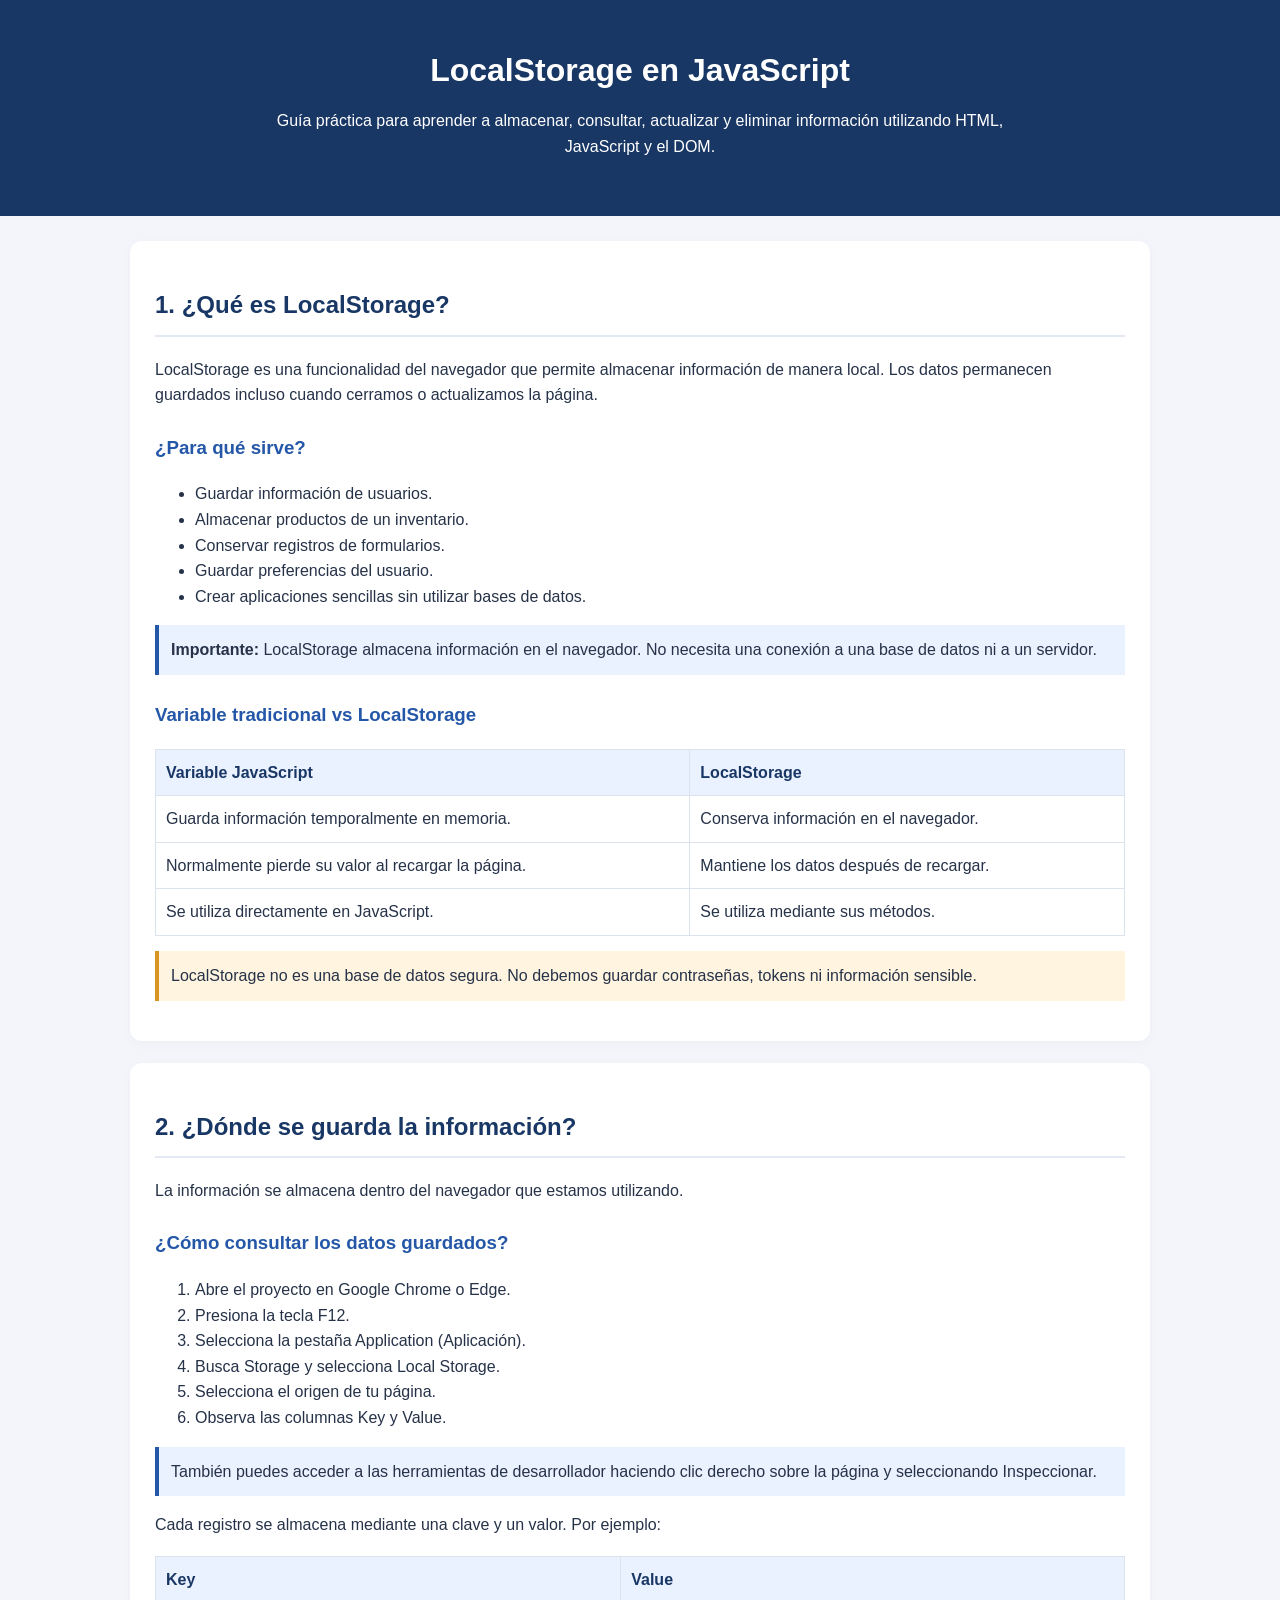
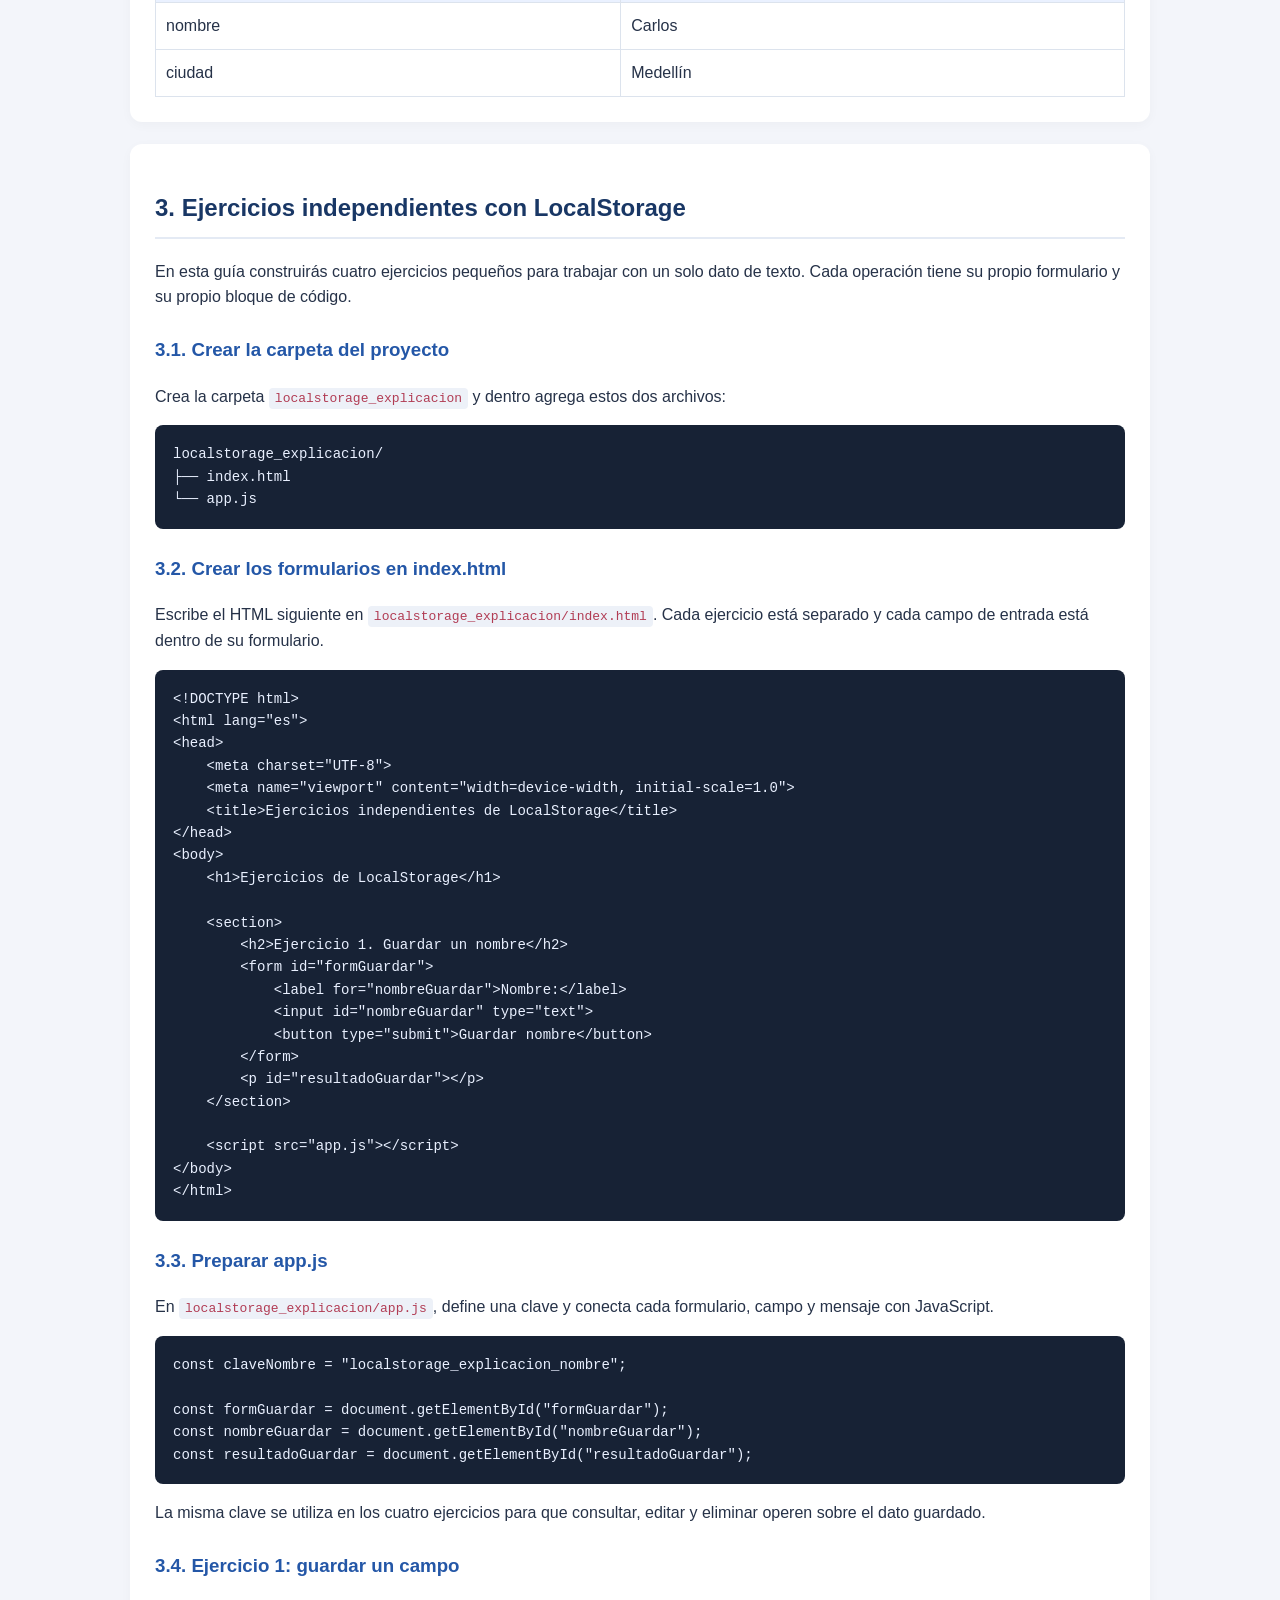
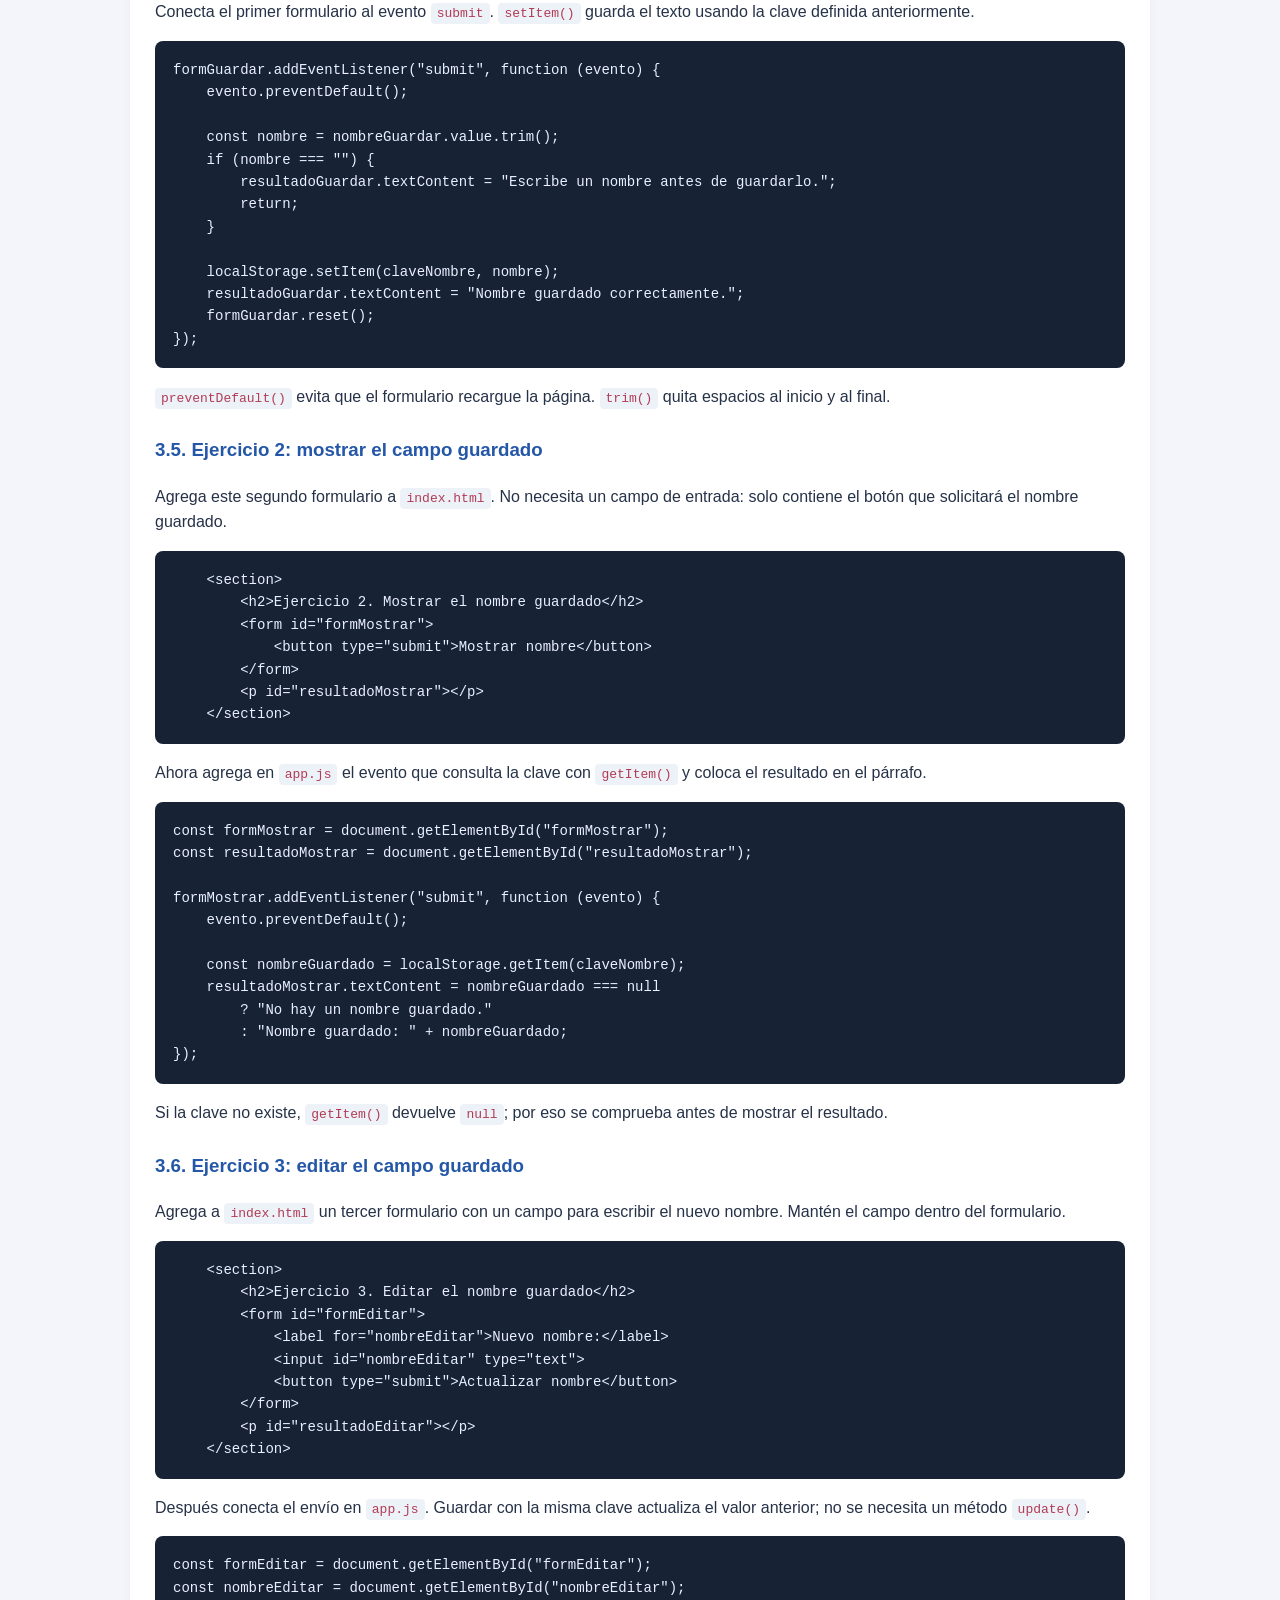
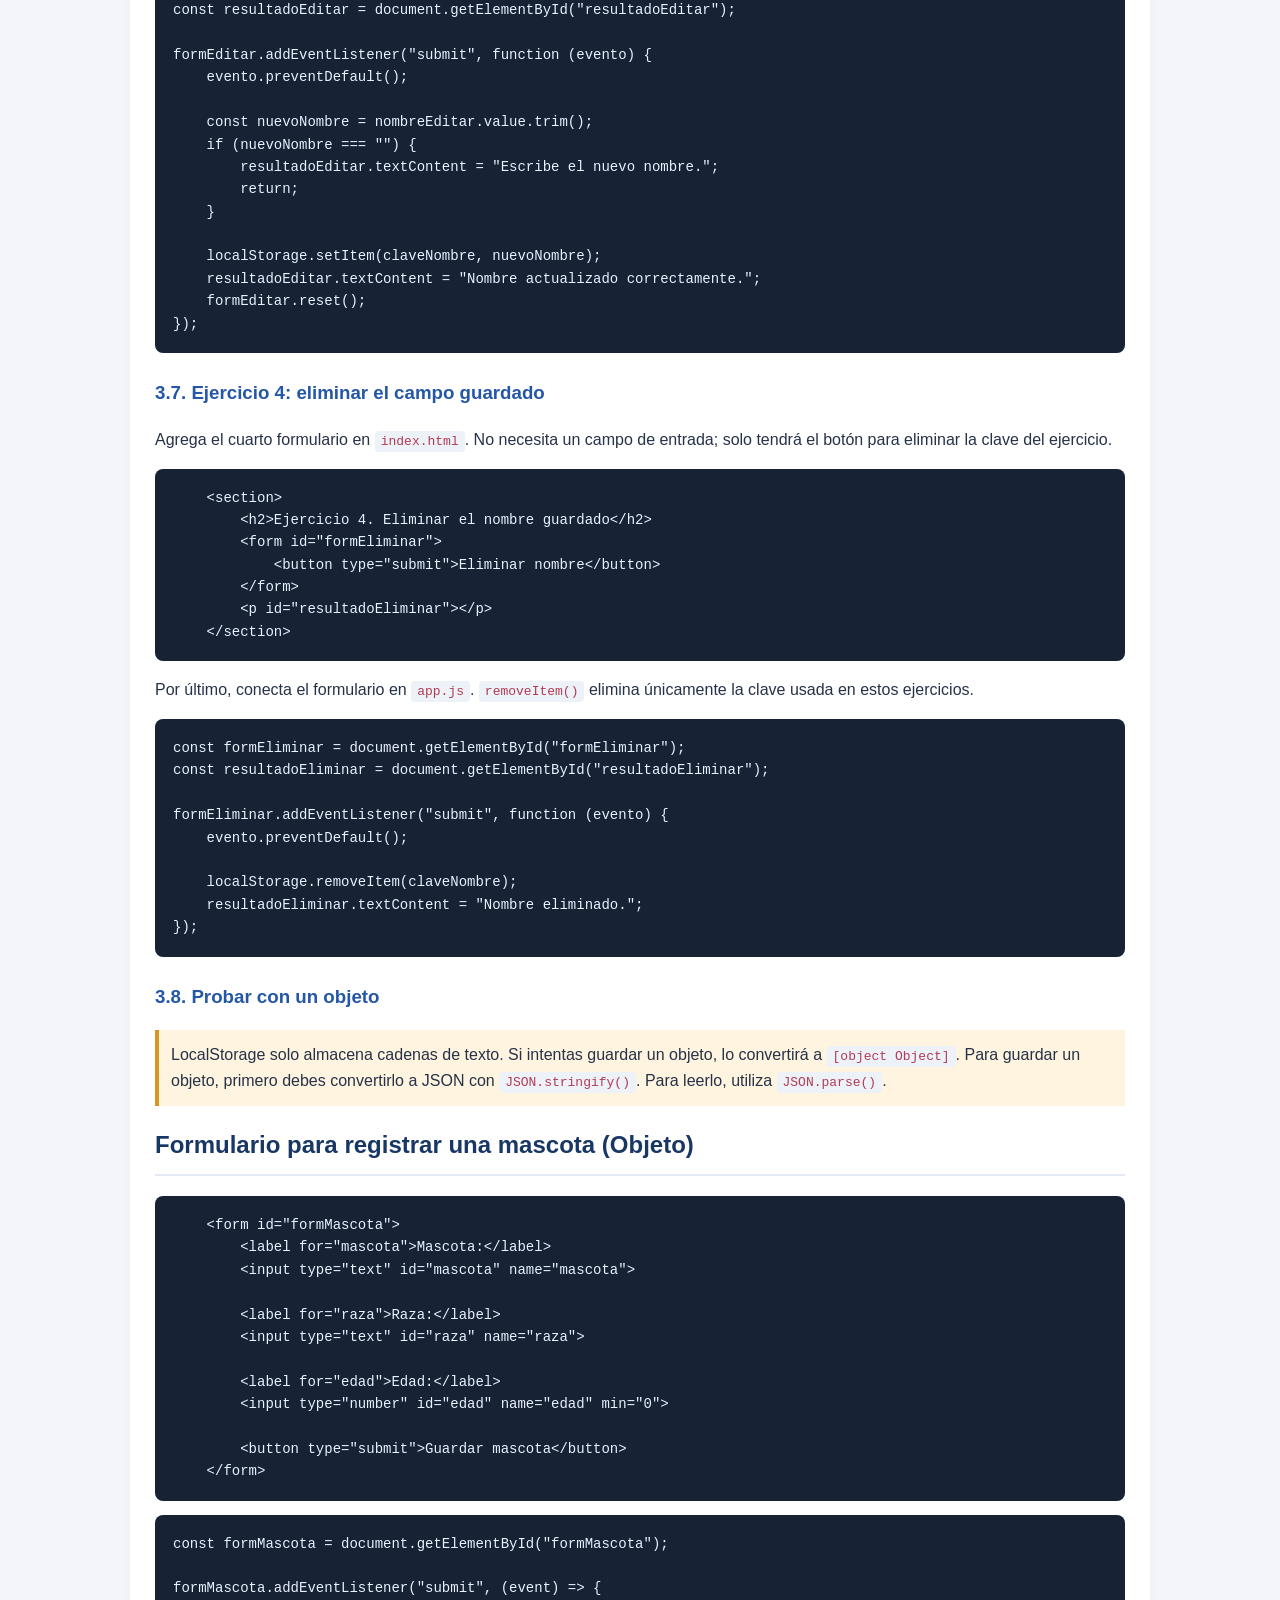
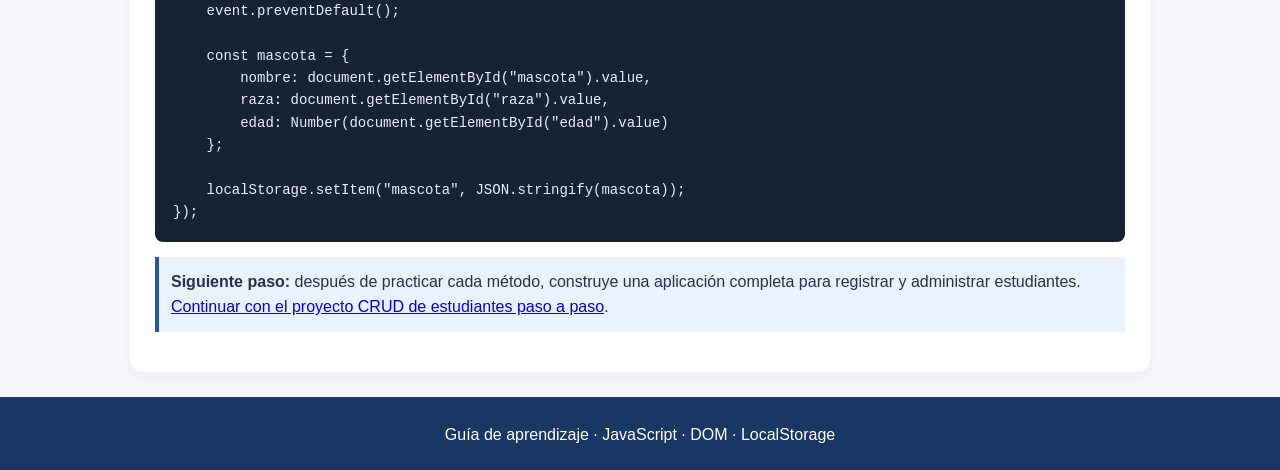
==== index.html @ 36ee71f7 "Publica guia y ejercicios de LocalStorage Co-authored-by: Copilot <223556219+Copilot@users.noreply.g" ====
<!DOCTYPE html>
<html lang="es">
<head>
    <meta charset="UTF-8">
    <meta name="viewport" content="width=device-width, initial-scale=1.0">
    <title>Guía de LocalStorage en JavaScript</title>
    <link rel="stylesheet" href="css/style.css">
</head>

<body>
<header>
    <h1>LocalStorage en JavaScript</h1>
    <p>
        Guía práctica para aprender a almacenar, consultar,
        actualizar y eliminar información utilizando HTML,
        JavaScript y el DOM.
    </p>
</header>


<main>

<section id="introduccion">

    <h2>1. ¿Qué es LocalStorage?</h2>

    <p>
        LocalStorage es una funcionalidad del navegador que
        permite almacenar información de manera local.
        Los datos permanecen guardados incluso cuando
        cerramos o actualizamos la página.
    </p>

    <h3>¿Para qué sirve?</h3>

    <ul>
        <li>Guardar información de usuarios.</li>
        <li>Almacenar productos de un inventario.</li>
        <li>Conservar registros de formularios.</li>
        <li>Guardar preferencias del usuario.</li>
        <li>Crear aplicaciones sencillas sin utilizar bases de datos.</li>
    </ul>

    <div class="nota">
        <strong>Importante:</strong>
        LocalStorage almacena información en el navegador.
        No necesita una conexión a una base de datos ni a un servidor.
    </div>

    <h3>Variable tradicional vs LocalStorage</h3>

    <table>
        <tr>
            <th>Variable JavaScript</th>
            <th>LocalStorage</th>
        </tr>
        <tr>
            <td>Guarda información temporalmente en memoria.</td>
            <td>Conserva información en el navegador.</td>
        </tr>
        <tr>
            <td>Normalmente pierde su valor al recargar la página.</td>
            <td>Mantiene los datos después de recargar.</td>
        </tr>
        <tr>
            <td>Se utiliza directamente en JavaScript.</td>
            <td>Se utiliza mediante sus métodos.</td>
        </tr>
    </table>

    <div class="alerta">
        LocalStorage no es una base de datos segura.
        No debemos guardar contraseñas, tokens ni información sensible.
    </div>

</section>

<section id="ubicacion">

    <h2>2. ¿Dónde se guarda la información?</h2>

    <p>
        La información se almacena dentro del navegador
        que estamos utilizando.
    </p>

    <h3>¿Cómo consultar los datos guardados?</h3>

    <ol>
        <li>Abre el proyecto en Google Chrome o Edge.</li>
        <li>Presiona la tecla F12.</li>
        <li>Selecciona la pestaña Application (Aplicación).</li>
        <li>Busca Storage y selecciona Local Storage.</li>
        <li>Selecciona el origen de tu página.</li>
        <li>Observa las columnas Key y Value.</li>
    </ol>

    <div class="nota">
        También puedes acceder a las herramientas de desarrollador
        haciendo clic derecho sobre la página y seleccionando
        Inspeccionar.
    </div>

    <p>
        Cada registro se almacena mediante una clave y un valor.
        Por ejemplo:
    </p>

    <table>
        <tr>
            <th>Key</th>
            <th>Value</th>
        </tr>
        <tr>
            <td>nombre</td>
            <td>Carlos</td>
        </tr>
        <tr>
            <td>ciudad</td>
            <td>Medellín</td>
        </tr>
    </table>

</section>


<section id="metodos">
    <h2>3. Ejercicios independientes con LocalStorage</h2>
    <p>En esta guía construirás cuatro ejercicios pequeños para trabajar con un solo dato de texto. Cada operación tiene su propio formulario y su propio bloque de código.</p>

    <h3>3.1. Crear la carpeta del proyecto</h3>
    <p>Crea la carpeta <code>localstorage_explicacion</code> y dentro agrega estos dos archivos:</p>
    <pre><code>localstorage_explicacion/
├── index.html
└── app.js</code></pre>

    <h3>3.2. Crear los formularios en index.html</h3>
    <p>Escribe el HTML siguiente en <code>localstorage_explicacion/index.html</code>. Cada ejercicio está separado y cada campo de entrada está dentro de su formulario.</p>
    <pre><code>&lt;!DOCTYPE html&gt;
&lt;html lang="es"&gt;
&lt;head&gt;
    &lt;meta charset="UTF-8"&gt;
    &lt;meta name="viewport" content="width=device-width, initial-scale=1.0"&gt;
    &lt;title&gt;Ejercicios independientes de LocalStorage&lt;/title&gt;
&lt;/head&gt;
&lt;body&gt;
    &lt;h1&gt;Ejercicios de LocalStorage&lt;/h1&gt;

    &lt;section&gt;
        &lt;h2&gt;Ejercicio 1. Guardar un nombre&lt;/h2&gt;
        &lt;form id="formGuardar"&gt;
            &lt;label for="nombreGuardar"&gt;Nombre:&lt;/label&gt;
            &lt;input id="nombreGuardar" type="text"&gt;
            &lt;button type="submit"&gt;Guardar nombre&lt;/button&gt;
        &lt;/form&gt;
        &lt;p id="resultadoGuardar"&gt;&lt;/p&gt;
    &lt;/section&gt;

    &lt;script src="app.js"&gt;&lt;/script&gt;
&lt;/body&gt;
&lt;/html&gt;</code></pre>

    <h3>3.3. Preparar app.js</h3>
    <p>En <code>localstorage_explicacion/app.js</code>, define una clave y conecta cada formulario, campo y mensaje con JavaScript.</p>
    <pre><code>const claveNombre = "localstorage_explicacion_nombre";

const formGuardar = document.getElementById("formGuardar");
const nombreGuardar = document.getElementById("nombreGuardar");
const resultadoGuardar = document.getElementById("resultadoGuardar");</code></pre>
    <p>La misma clave se utiliza en los cuatro ejercicios para que consultar, editar y eliminar operen sobre el dato guardado.</p>

    <h3>3.4. Ejercicio 1: guardar un campo</h3>
    <p>Conecta el primer formulario al evento <code>submit</code>. <code>setItem()</code> guarda el texto usando la clave definida anteriormente.</p>
    <pre><code>formGuardar.addEventListener("submit", function (evento) {
    evento.preventDefault();

    const nombre = nombreGuardar.value.trim();
    if (nombre === "") {
        resultadoGuardar.textContent = "Escribe un nombre antes de guardarlo.";
        return;
    }

    localStorage.setItem(claveNombre, nombre);
    resultadoGuardar.textContent = "Nombre guardado correctamente.";
    formGuardar.reset();
});</code></pre>
    <p><code>preventDefault()</code> evita que el formulario recargue la página. <code>trim()</code> quita espacios al inicio y al final.</p>

    <h3>3.5. Ejercicio 2: mostrar el campo guardado</h3>
    <p>Agrega este segundo formulario a <code>index.html</code>. No necesita un campo de entrada: solo contiene el botón que solicitará el nombre guardado.</p>
    <pre><code>    &lt;section&gt;
        &lt;h2&gt;Ejercicio 2. Mostrar el nombre guardado&lt;/h2&gt;
        &lt;form id="formMostrar"&gt;
            &lt;button type="submit"&gt;Mostrar nombre&lt;/button&gt;
        &lt;/form&gt;
        &lt;p id="resultadoMostrar"&gt;&lt;/p&gt;
    &lt;/section&gt;</code></pre>

    <p>Ahora agrega en <code>app.js</code> el evento que consulta la clave con <code>getItem()</code> y coloca el resultado en el párrafo.</p>
    <pre><code>const formMostrar = document.getElementById("formMostrar");
const resultadoMostrar = document.getElementById("resultadoMostrar");

formMostrar.addEventListener("submit", function (evento) {
    evento.preventDefault();

    const nombreGuardado = localStorage.getItem(claveNombre);
    resultadoMostrar.textContent = nombreGuardado === null
        ? "No hay un nombre guardado."
        : "Nombre guardado: " + nombreGuardado;
});</code></pre>
    <p>Si la clave no existe, <code>getItem()</code> devuelve <code>null</code>; por eso se comprueba antes de mostrar el resultado.</p>

    <h3>3.6. Ejercicio 3: editar el campo guardado</h3>
    <p>Agrega a <code>index.html</code> un tercer formulario con un campo para escribir el nuevo nombre. Mantén el campo dentro del formulario.</p>
    <pre><code>    &lt;section&gt;
        &lt;h2&gt;Ejercicio 3. Editar el nombre guardado&lt;/h2&gt;
        &lt;form id="formEditar"&gt;
            &lt;label for="nombreEditar"&gt;Nuevo nombre:&lt;/label&gt;
            &lt;input id="nombreEditar" type="text"&gt;
            &lt;button type="submit"&gt;Actualizar nombre&lt;/button&gt;
        &lt;/form&gt;
        &lt;p id="resultadoEditar"&gt;&lt;/p&gt;
    &lt;/section&gt;</code></pre>
    <p>Después conecta el envío en <code>app.js</code>. Guardar con la misma clave actualiza el valor anterior; no se necesita un método <code>update()</code>.</p>
    <pre><code>const formEditar = document.getElementById("formEditar");
const nombreEditar = document.getElementById("nombreEditar");
const resultadoEditar = document.getElementById("resultadoEditar");

formEditar.addEventListener("submit", function (evento) {
    evento.preventDefault();

    const nuevoNombre = nombreEditar.value.trim();
    if (nuevoNombre === "") {
        resultadoEditar.textContent = "Escribe el nuevo nombre.";
        return;
    }

    localStorage.setItem(claveNombre, nuevoNombre);
    resultadoEditar.textContent = "Nombre actualizado correctamente.";
    formEditar.reset();
});</code></pre>

    <h3>3.7. Ejercicio 4: eliminar el campo guardado</h3>
    <p>Agrega el cuarto formulario en <code>index.html</code>. No necesita un campo de entrada; solo tendrá el botón para eliminar la clave del ejercicio.</p>
    <pre><code>    &lt;section&gt;
        &lt;h2&gt;Ejercicio 4. Eliminar el nombre guardado&lt;/h2&gt;
        &lt;form id="formEliminar"&gt;
            &lt;button type="submit"&gt;Eliminar nombre&lt;/button&gt;
        &lt;/form&gt;
        &lt;p id="resultadoEliminar"&gt;&lt;/p&gt;
    &lt;/section&gt;</code></pre>
    <p>Por último, conecta el formulario en <code>app.js</code>. <code>removeItem()</code> elimina únicamente la clave usada en estos ejercicios.</p>
    <pre><code>const formEliminar = document.getElementById("formEliminar");
const resultadoEliminar = document.getElementById("resultadoEliminar");

formEliminar.addEventListener("submit", function (evento) {
    evento.preventDefault();

    localStorage.removeItem(claveNombre);
    resultadoEliminar.textContent = "Nombre eliminado.";
});</code></pre>

    <h3>3.8. Probar con un objeto</h3>

    <div class="alerta">
        LocalStorage solo almacena cadenas de texto. Si intentas guardar un objeto, lo convertirá a <code>[object Object]</code>.
        Para guardar un objeto, primero debes convertirlo a JSON con <code>JSON.stringify()</code>. Para leerlo, utiliza <code>JSON.parse()</code>.
    </div>
    <h2>Formulario para registrar una mascota (Objeto)</h2>
    <pre><code>    &lt;form id="formMascota"&gt;
        &lt;label for="mascota"&gt;Mascota:&lt;/label&gt;
        &lt;input type="text" id="mascota" name="mascota"&gt;

        &lt;label for="raza"&gt;Raza:&lt;/label&gt;
        &lt;input type="text" id="raza" name="raza"&gt;

        &lt;label for="edad"&gt;Edad:&lt;/label&gt;
        &lt;input type="number" id="edad" name="edad" min="0"&gt;

        &lt;button type="submit"&gt;Guardar mascota&lt;/button&gt;
    &lt;/form&gt;</code></pre>

    <pre><code>const formMascota = document.getElementById("formMascota");

formMascota.addEventListener("submit", (event) =&gt; {
    event.preventDefault();

    const mascota = {
        nombre: document.getElementById("mascota").value,
        raza: document.getElementById("raza").value,
        edad: Number(document.getElementById("edad").value)
    };

    localStorage.setItem("mascota", JSON.stringify(mascota));
});</code></pre>
        

    <div class="nota">
        <strong>Siguiente paso:</strong>
        después de practicar cada método, construye una aplicación completa para registrar y administrar estudiantes.
        <a href="proyecto.html">Continuar con el proyecto CRUD de estudiantes paso a paso</a>.
    </div>
</section>
</main>

<footer>
    Guía de aprendizaje · JavaScript · DOM · LocalStorage
</footer>

<script>
    function bloquearPortapapeles(evento) {
        evento.preventDefault();
    }

    document.addEventListener("copy", bloquearPortapapeles);
    document.addEventListener("cut", bloquearPortapapeles);
    document.addEventListener("paste", bloquearPortapapeles);
    document.addEventListener("contextmenu", bloquearPortapapeles);

    document.addEventListener("keydown", function (evento) {
        if ((evento.ctrlKey || evento.metaKey) && ["c", "v", "x"].includes(evento.key.toLowerCase())) {
            evento.preventDefault();
        }
    });
</script>

</body>
</html>
---- css/style.css ----
* {
            box-sizing: border-box;
        }

        body {
            margin: 0;
            font-family: Arial, sans-serif;
            background: #f3f5fa;
            color: #263248;
            line-height: 1.6;
        }

        header {
            background: #193765;
            color: white;
            padding: 45px 20px;
            text-align: center;
        }

        header h1 {
            margin: 0;
            font-size: 32px;
        }

        header p {
            max-width: 750px;
            margin: 12px auto;
        }

        nav {
            background: white;
            padding: 15px;
            display: flex;
            gap: 15px;
            justify-content: center;
            flex-wrap: wrap;
            position: sticky;
            top: 0;
            z-index: 10;
            border-bottom: 1px solid #ddd;
        }

        nav a {
            text-decoration: none;
            color: #2457a7;
            font-weight: bold;
            font-size: 14px;
        }

        main {
            max-width: 1050px;
            margin: 25px auto;
            padding: 0 15px;
        }

        section {
            background: white;
            padding: 25px;
            border-radius: 12px;
            margin-bottom: 22px;
            box-shadow: 0 3px 12px #00000008;
        }

        h2 {
            color: #193765;
            border-bottom: 2px solid #e4eaf4;
            padding-bottom: 10px;
        }

        h3 {
            color: #2457a7;
            margin-top: 25px;
        }

        .nota {
            background: #eaf1ff;
            border-left: 4px solid #2457a7;
            padding: 12px;
            margin: 15px 0;
        }

        .alerta {
            background: #fff4df;
            border-left: 4px solid #d99524;
            padding: 12px;
            margin: 15px 0;
        }

        .ejercicio {
            background: #f8faff;
            border: 1px solid #dce5f2;
            padding: 18px;
            border-radius: 10px;
            margin: 18px 0;
        }

        pre {
            background: #172235;
            color: #e9f0ff;
            padding: 18px;
            border-radius: 8px;
            overflow-x: auto;
            font-size: 14px;
            line-height: 1.6;
        }

        code {
            background: #edf1f8;
            padding: 3px 6px;
            border-radius: 4px;
            color: #b13c54;
        }

        pre code {
            background: none;
            color: inherit;
            padding: 0;
        }

        label {
            display: block;
            font-weight: bold;
            margin-top: 12px;
        }

        input {
            width: 100%;
            padding: 10px;
            margin-top: 5px;
            border: 1px solid #bdc8d9;
            border-radius: 6px;
            font-size: 15px;
        }

        input:focus {
            outline: 2px solid #2457a744;
            border-color: #2457a7;
        }

        input.invalido {
            border: 2px solid #d33;
        }

        input.valido {
            border: 2px solid #16834a;
        }

        button {
            background: #2457a7;
            color: white;
            border: none;
            padding: 10px 16px;
            border-radius: 6px;
            cursor: pointer;
            margin-top: 12px;
            margin-right: 5px;
        }

        button:hover {
            opacity: .85;
        }

        button.eliminar {
            background: #c43b3b;
        }

        button.editar {
            background: #16834a;
        }

        button.secundario {
            background: #64748b;
        }

        .resultado {
            background: #edf2f8;
            padding: 12px;
            border-radius: 6px;
            margin-top: 12px;
            min-height: 40px;
            overflow-wrap: anywhere;
        }

        .mensaje {
            font-size: 13px;
            color: #c43b3b;
        }

        table {
            width: 100%;
            border-collapse: collapse;
            margin-top: 18px;
        }

        th, td {
            border: 1px solid #dce3ed;
            padding: 10px;
            text-align: left;
        }

        th {
            background: #eaf1ff;
            color: #193765;
        }

        .tabla-contenedor {
            overflow-x: auto;
        }

        footer {
            background: #193765;
            color: white;
            text-align: center;
            padding: 25px;
        }

        @media(max-width:600px) {
            header h1 {
                font-size: 25px;
            }

            section {
                padding: 17px;
            }

            nav {
                justify-content: flex-start;
            }
        }
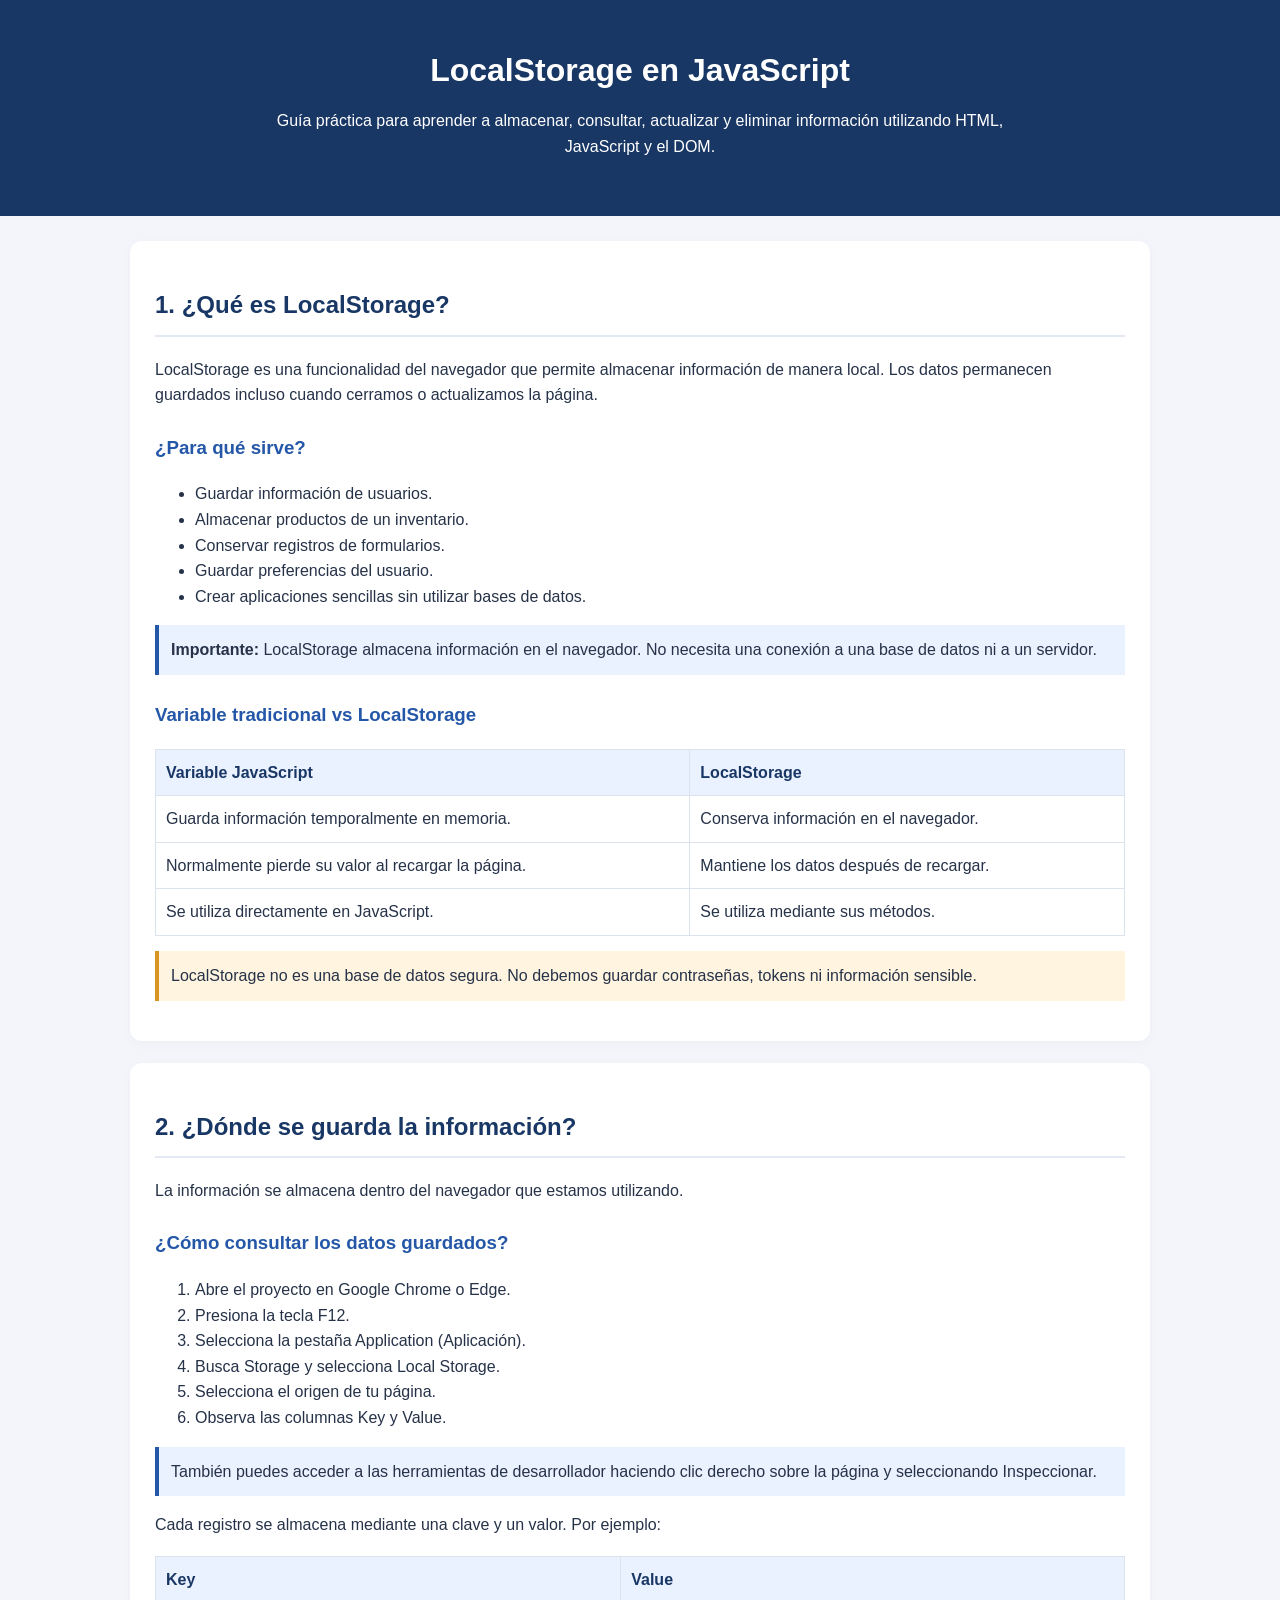
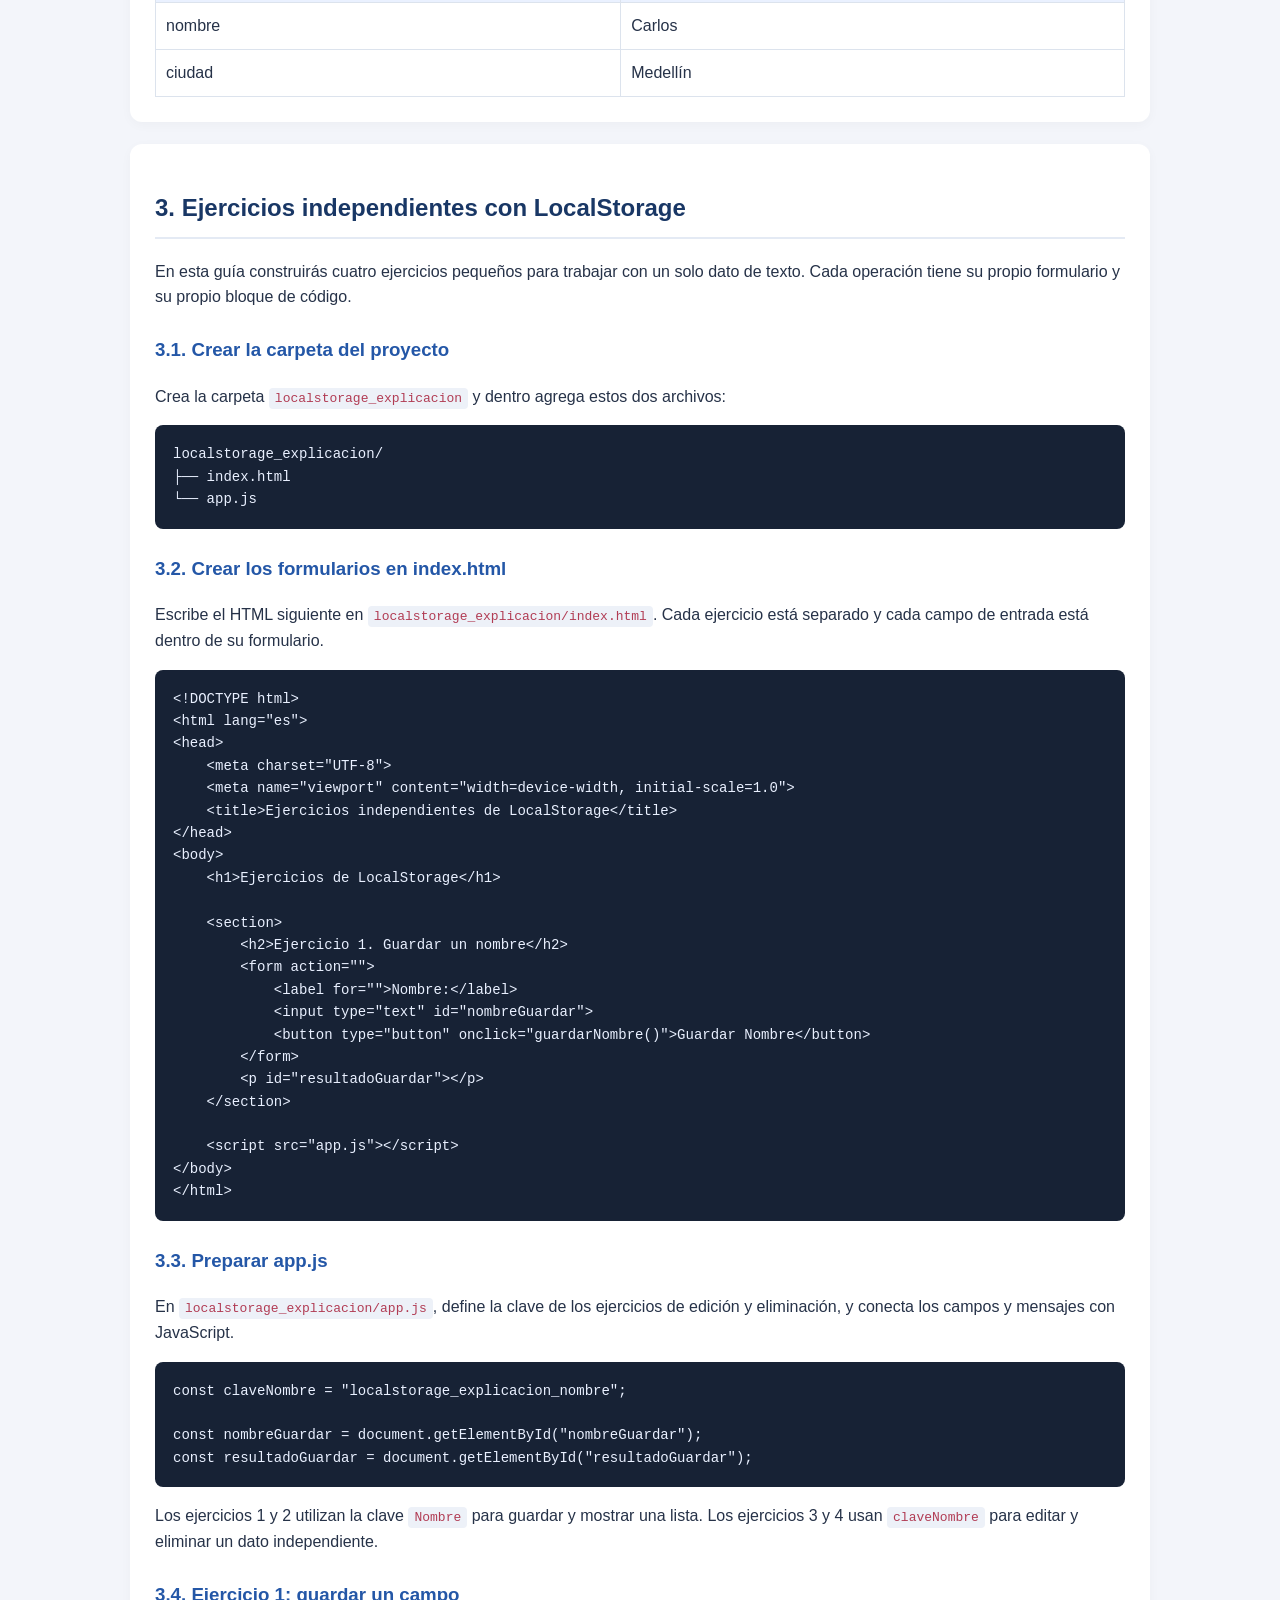
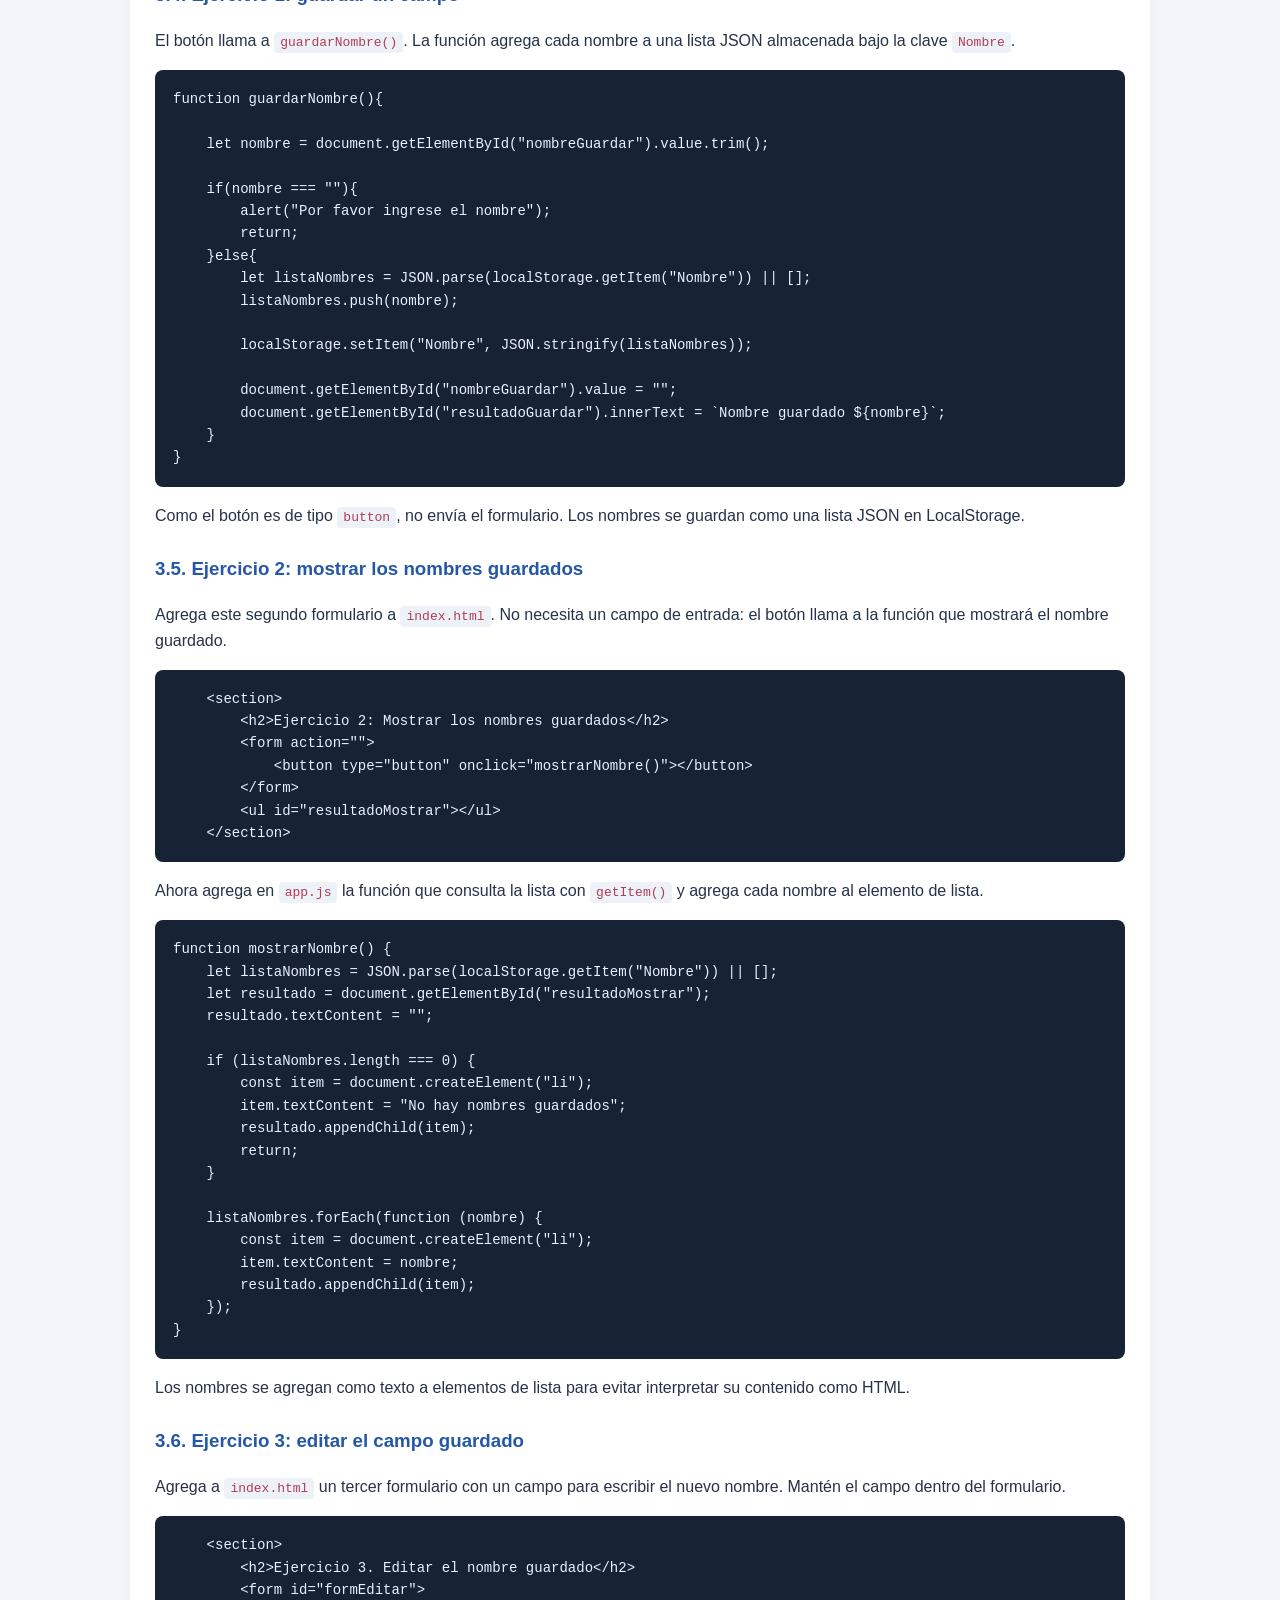
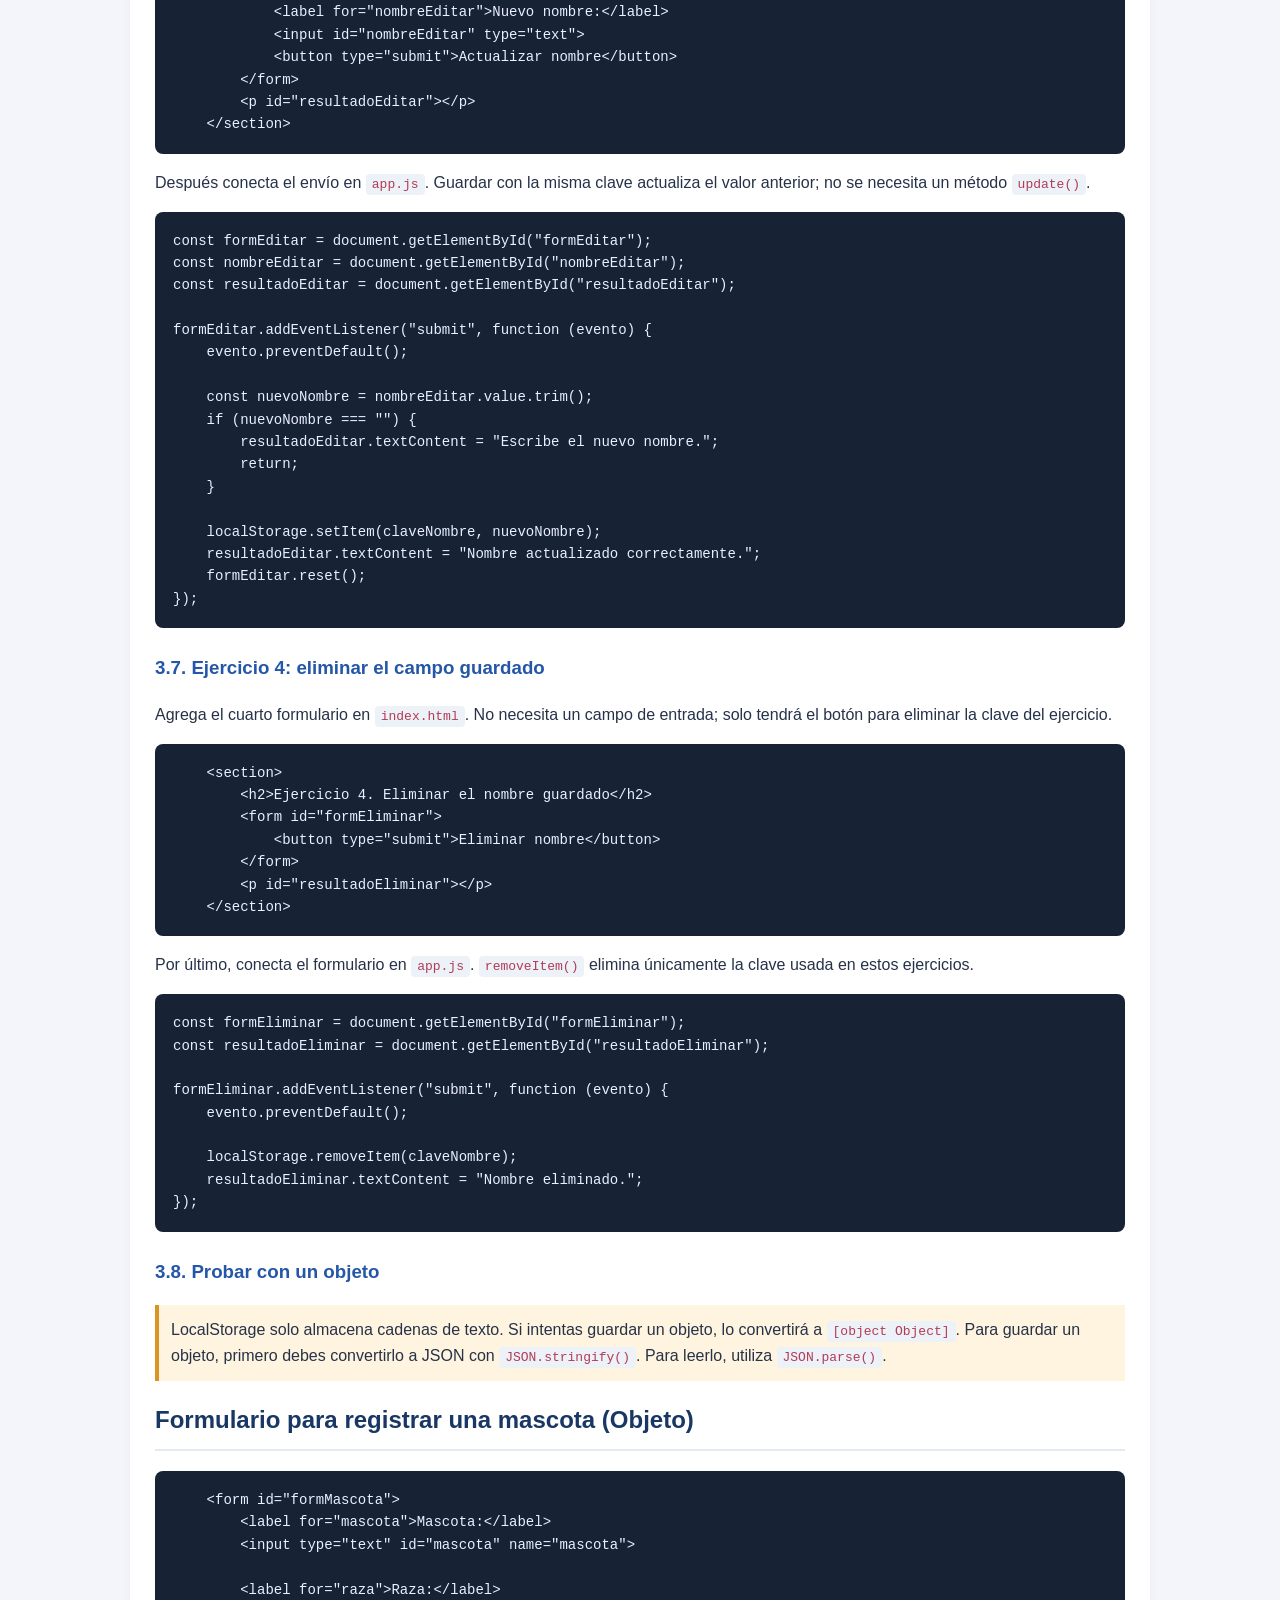
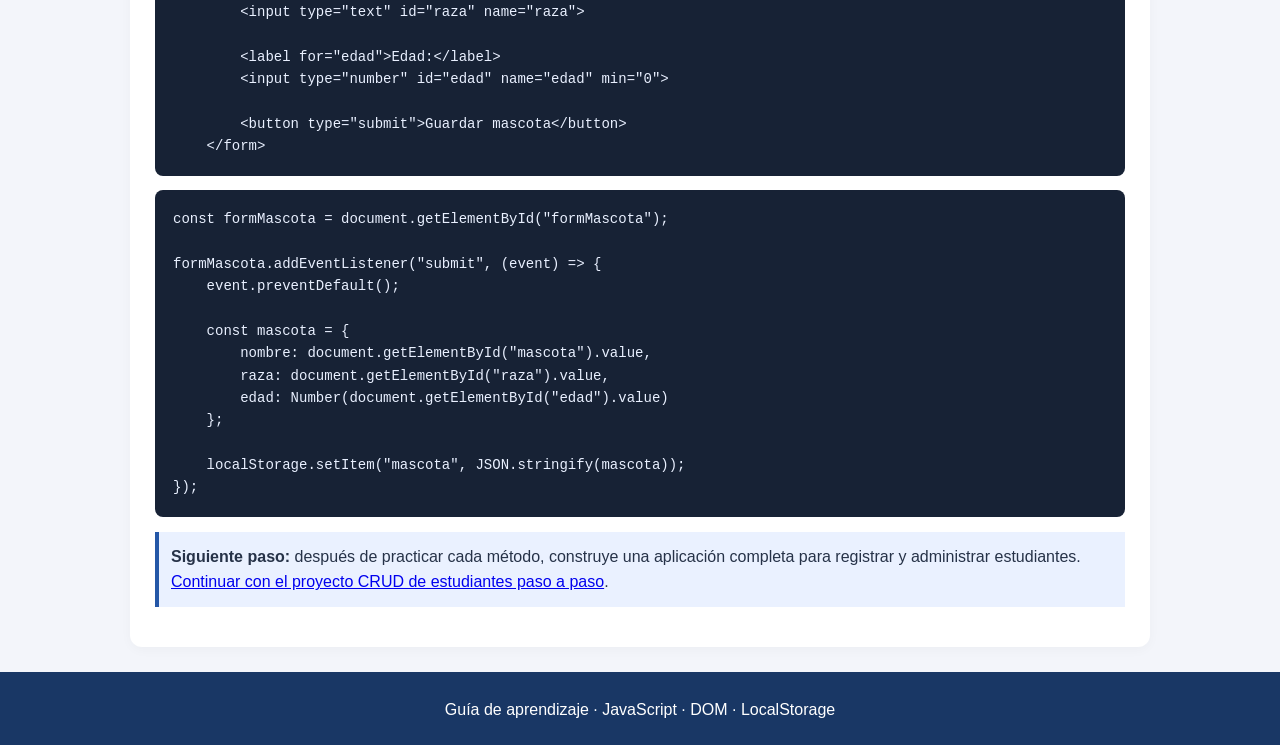
==== commit 88c7cb0f: "Actualizar" ====
--- a/index.html
+++ b/index.html
@@ -149,10 +149,10 @@
 
     &lt;section&gt;
         &lt;h2&gt;Ejercicio 1. Guardar un nombre&lt;/h2&gt;
-        &lt;form id="formGuardar"&gt;
-            &lt;label for="nombreGuardar"&gt;Nombre:&lt;/label&gt;
-            &lt;input id="nombreGuardar" type="text"&gt;
-            &lt;button type="submit"&gt;Guardar nombre&lt;/button&gt;
+        &lt;form action=""&gt;
+            &lt;label for=""&gt;Nombre:&lt;/label&gt;
+            &lt;input type="text" id="nombreGuardar"&gt;
+            &lt;button type="button" onclick="guardarNombre()"&gt;Guardar Nombre&lt;/button&gt;
         &lt;/form&gt;
         &lt;p id="resultadoGuardar"&gt;&lt;/p&gt;
     &lt;/section&gt;
@@ -162,54 +162,64 @@
 &lt;/html&gt;</code></pre>
 
     <h3>3.3. Preparar app.js</h3>
-    <p>En <code>localstorage_explicacion/app.js</code>, define una clave y conecta cada formulario, campo y mensaje con JavaScript.</p>
+    <p>En <code>localstorage_explicacion/app.js</code>, define la clave de los ejercicios de edición y eliminación, y conecta los campos y mensajes con JavaScript.</p>
     <pre><code>const claveNombre = "localstorage_explicacion_nombre";
 
-const formGuardar = document.getElementById("formGuardar");
 const nombreGuardar = document.getElementById("nombreGuardar");
 const resultadoGuardar = document.getElementById("resultadoGuardar");</code></pre>
-    <p>La misma clave se utiliza en los cuatro ejercicios para que consultar, editar y eliminar operen sobre el dato guardado.</p>
+    <p>Los ejercicios 1 y 2 utilizan la clave <code>Nombre</code> para guardar y mostrar una lista. Los ejercicios 3 y 4 usan <code>claveNombre</code> para editar y eliminar un dato independiente.</p>
 
     <h3>3.4. Ejercicio 1: guardar un campo</h3>
-    <p>Conecta el primer formulario al evento <code>submit</code>. <code>setItem()</code> guarda el texto usando la clave definida anteriormente.</p>
-    <pre><code>formGuardar.addEventListener("submit", function (evento) {
-    evento.preventDefault();
-
-    const nombre = nombreGuardar.value.trim();
-    if (nombre === "") {
-        resultadoGuardar.textContent = "Escribe un nombre antes de guardarlo.";
+    <p>El botón llama a <code>guardarNombre()</code>. La función agrega cada nombre a una lista JSON almacenada bajo la clave <code>Nombre</code>.</p>
+    <pre><code>function guardarNombre(){
+
+    let nombre = document.getElementById("nombreGuardar").value.trim();
+
+    if(nombre === ""){
+        alert("Por favor ingrese el nombre");
+        return;
+    }else{
+        let listaNombres = JSON.parse(localStorage.getItem("Nombre")) || [];
+        listaNombres.push(nombre);
+
+        localStorage.setItem("Nombre", JSON.stringify(listaNombres));
+
+        document.getElementById("nombreGuardar").value = "";
+        document.getElementById("resultadoGuardar").innerText = `Nombre guardado ${nombre}`;
+    }
+}</code></pre>
+    <p>Como el botón es de tipo <code>button</code>, no envía el formulario. Los nombres se guardan como una lista JSON en LocalStorage.</p>
+
+    <h3>3.5. Ejercicio 2: mostrar los nombres guardados</h3>
+    <p>Agrega este segundo formulario a <code>index.html</code>. No necesita un campo de entrada: el botón llama a la función que mostrará el nombre guardado.</p>
+    <pre><code>    &lt;section&gt;
+        &lt;h2&gt;Ejercicio 2: Mostrar los nombres guardados&lt;/h2&gt;
+        &lt;form action=""&gt;
+            &lt;button type="button" onclick="mostrarNombre()"&gt;&lt;/button&gt;
+        &lt;/form&gt;
+        &lt;ul id="resultadoMostrar"&gt;&lt;/ul&gt;
+    &lt;/section&gt;</code></pre>
+
+    <p>Ahora agrega en <code>app.js</code> la función que consulta la lista con <code>getItem()</code> y agrega cada nombre al elemento de lista.</p>
+    <pre><code>function mostrarNombre() {
+    let listaNombres = JSON.parse(localStorage.getItem("Nombre")) || [];
+    let resultado = document.getElementById("resultadoMostrar");
+    resultado.textContent = "";
+
+    if (listaNombres.length === 0) {
+        const item = document.createElement("li");
+        item.textContent = "No hay nombres guardados";
+        resultado.appendChild(item);
         return;
     }
 
-    localStorage.setItem(claveNombre, nombre);
-    resultadoGuardar.textContent = "Nombre guardado correctamente.";
-    formGuardar.reset();
-});</code></pre>
-    <p><code>preventDefault()</code> evita que el formulario recargue la página. <code>trim()</code> quita espacios al inicio y al final.</p>
-
-    <h3>3.5. Ejercicio 2: mostrar el campo guardado</h3>
-    <p>Agrega este segundo formulario a <code>index.html</code>. No necesita un campo de entrada: solo contiene el botón que solicitará el nombre guardado.</p>
-    <pre><code>    &lt;section&gt;
-        &lt;h2&gt;Ejercicio 2. Mostrar el nombre guardado&lt;/h2&gt;
-        &lt;form id="formMostrar"&gt;
-            &lt;button type="submit"&gt;Mostrar nombre&lt;/button&gt;
-        &lt;/form&gt;
-        &lt;p id="resultadoMostrar"&gt;&lt;/p&gt;
-    &lt;/section&gt;</code></pre>
-
-    <p>Ahora agrega en <code>app.js</code> el evento que consulta la clave con <code>getItem()</code> y coloca el resultado en el párrafo.</p>
-    <pre><code>const formMostrar = document.getElementById("formMostrar");
-const resultadoMostrar = document.getElementById("resultadoMostrar");
-
-formMostrar.addEventListener("submit", function (evento) {
-    evento.preventDefault();
-
-    const nombreGuardado = localStorage.getItem(claveNombre);
-    resultadoMostrar.textContent = nombreGuardado === null
-        ? "No hay un nombre guardado."
-        : "Nombre guardado: " + nombreGuardado;
-});</code></pre>
-    <p>Si la clave no existe, <code>getItem()</code> devuelve <code>null</code>; por eso se comprueba antes de mostrar el resultado.</p>
+    listaNombres.forEach(function (nombre) {
+        const item = document.createElement("li");
+        item.textContent = nombre;
+        resultado.appendChild(item);
+    });
+}</code></pre>
+    <p>Los nombres se agregan como texto a elementos de lista para evitar interpretar su contenido como HTML.</p>
 
     <h3>3.6. Ejercicio 3: editar el campo guardado</h3>
     <p>Agrega a <code>index.html</code> un tercer formulario con un campo para escribir el nuevo nombre. Mantén el campo dentro del formulario.</p>
